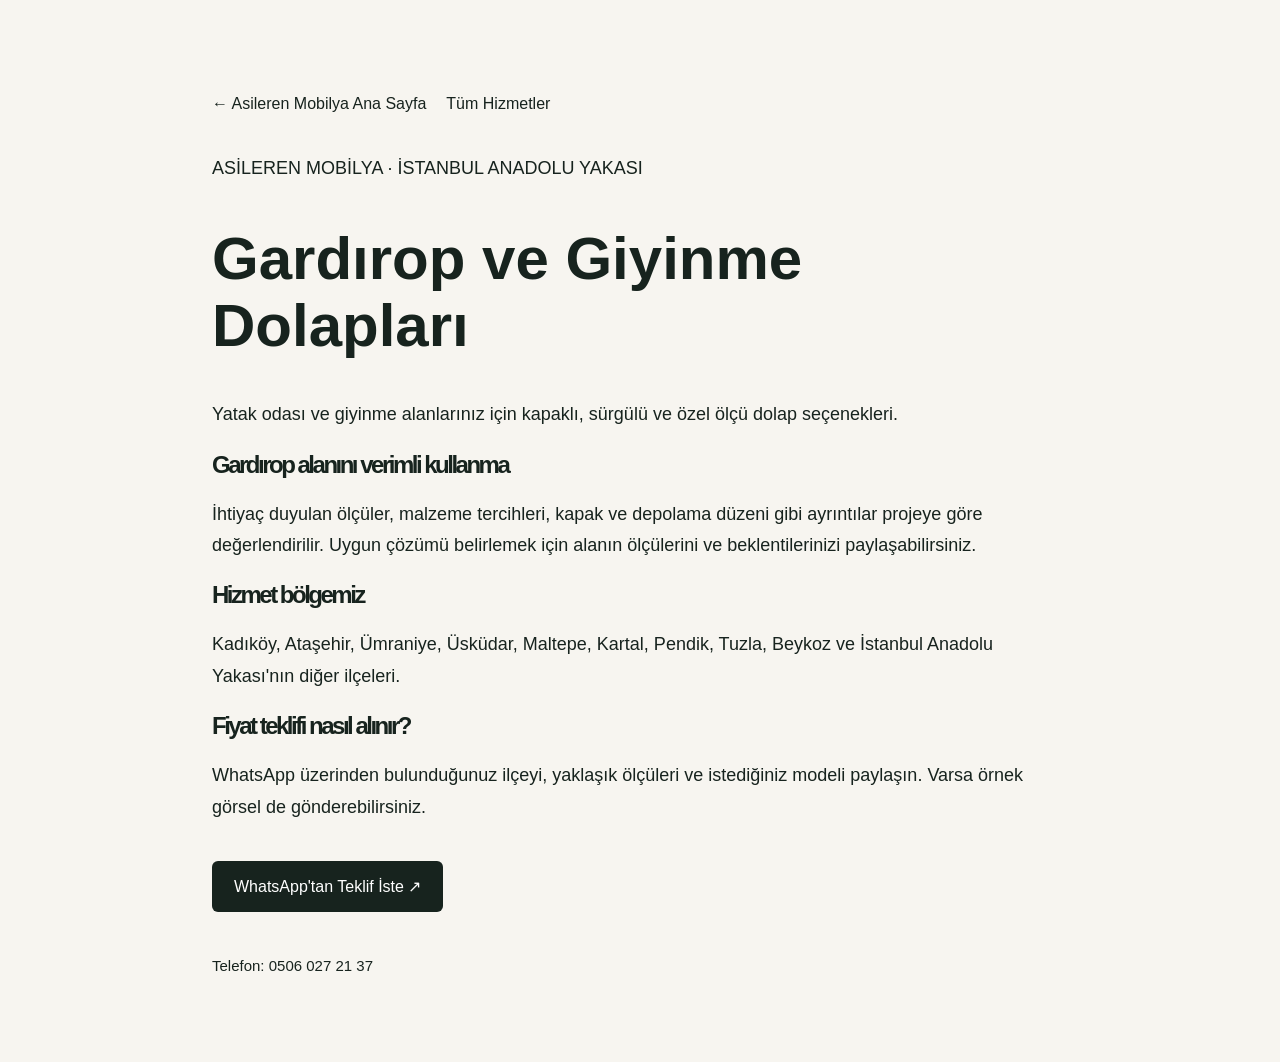
==== gardırop.html @ 6ab9ad3d "Add files via upload" ====
<!doctype html><html lang="tr"><head><meta charset="utf-8"><meta name="viewport" content="width=device-width,initial-scale=1"><title>Özel Ölçü Gardırop ve Giyinme Dolabı | İstanbul Anadolu Yakası | Asileren Mobilya</title><meta name="description" content="Yatak odası ve giyinme alanlarınız için kapaklı, sürgülü ve özel ölçü dolap seçenekleri. İstanbul Anadolu Yakası genelinde bilgi ve fiyat teklifi için Asileren Mobilya ile iletişime geçin."><link rel="canonical" href="https://asileren437-blip.github.io/mobilya-atolyesi/gardırop.html"><link rel="stylesheet" href="style.css"><style>.detail{max-width:900px;margin:95px auto 80px;padding:0 22px}.detail h1{font-size:clamp(34px,5vw,60px);line-height:1.12}.detail p{font-size:18px;line-height:1.75}.detail a.action{display:inline-block;background:#17231e;color:white;padding:16px 22px;border-radius:6px;text-decoration:none;margin:20px 0}.detail ul{line-height:2}.detail header{margin-bottom:40px}.detail nav a{color:#17231e;margin-right:20px}</style></head><body><main class="detail"><header><nav><a href="index.html">← Asileren Mobilya Ana Sayfa</a><a href="index.html#hizmetler">Tüm Hizmetler</a></nav></header><p>ASİLEREN MOBİLYA · İSTANBUL ANADOLU YAKASI</p><h1>Gardırop ve Giyinme Dolapları</h1><p>Yatak odası ve giyinme alanlarınız için kapaklı, sürgülü ve özel ölçü dolap seçenekleri.</p><h2>Gardırop alanını verimli kullanma</h2><p>İhtiyaç duyulan ölçüler, malzeme tercihleri, kapak ve depolama düzeni gibi ayrıntılar projeye göre değerlendirilir. Uygun çözümü belirlemek için alanın ölçülerini ve beklentilerinizi paylaşabilirsiniz.</p><h2>Hizmet bölgemiz</h2><p>Kadıköy, Ataşehir, Ümraniye, Üsküdar, Maltepe, Kartal, Pendik, Tuzla, Beykoz ve İstanbul Anadolu Yakası'nın diğer ilçeleri.</p><h2>Fiyat teklifi nasıl alınır?</h2><p>WhatsApp üzerinden bulunduğunuz ilçeyi, yaklaşık ölçüleri ve istediğiniz modeli paylaşın. Varsa örnek görsel de gönderebilirsiniz.</p><a class="action" href="https://wa.me/905060272137?text=gardırop%20i%C3%A7in%20fiyat%20teklifi%20almak%20istiyorum" rel="noopener">WhatsApp'tan Teklif İste ↗</a><p><small>Telefon: <a href="tel:+905060272137">0506 027 21 37</a></small></p></main></body></html>
---- style.css ----
*{box-sizing:border-box}html{scroll-behavior:smooth}body{margin:0;background:#f7f5f0;color:#17231e;font-family:"DM Sans",sans-serif}a{color:inherit;text-decoration:none}button,input,select,textarea{font:inherit}button{cursor:pointer}img{display:block;width:100%;height:100%;object-fit:cover}.wrap{width:min(1180px,calc(100% - 48px));margin:auto}.header{height:88px;position:relative;z-index:20;background:#f7f5f0}.nav{height:100%;display:flex;align-items:center;justify-content:space-between;gap:24px}.brand{display:flex;align-items:center;gap:12px}.brand-mark{font:800 37px Manrope,sans-serif;letter-spacing:-5px}.brand-dot{color:#b68c5a}.brand-words{display:flex;flex-direction:column;gap:3px}.brand-words b{font:800 13px Manrope;letter-spacing:1.2px}.brand-words small{font-size:8px;letter-spacing:1.8px;color:#79827c}.desktop-nav{display:flex;gap:30px;font-size:13px;font-weight:600}.desktop-nav a:hover,.under-link:hover{color:#a37a4d}.nav-cta{padding:14px 19px;background:#17231e;color:white;font-size:12px;font-weight:700}.nav-cta span,.btn span{margin-left:20px}.menu-toggle,.mobile-nav{display:none}.hero{height:min(760px,calc(100svh - 88px));min-height:560px;position:relative;color:white}.hero-bg{position:absolute;inset:0;background:url("https://images.unsplash.com/photo-1600607687920-4e2a09cf159d?auto=format&fit=crop&w=2000&q=90") center/cover}.hero-shade{position:absolute;inset:0;background:linear-gradient(90deg,rgba(10,21,16,.83),rgba(10,21,16,.30) 70%),linear-gradient(0deg,rgba(10,21,16,.4),transparent 35%)}.hero-inner{position:relative;padding-top:145px}.eyebrow{font-size:11px;font-weight:800;letter-spacing:2px;display:flex;align-items:center;gap:12px;color:#8e795f}.eyebrow.light{color:#e3d5c0}.line{width:27px;height:1px;background:currentColor}.hero h1,h2{font-family:Manrope,sans-serif;letter-spacing:-2.5px;font-weight:600}.hero h1{font-size:clamp(60px,8vw,112px);line-height:1.06;margin:24px 0}.hero h1 em,h2 em{font-style:normal;font-weight:400;color:#b9976c}.hero p{max-width:490px;color:#e6e7e1;line-height:1.8;font-size:16px}.hero-actions{display:flex;align-items:center;gap:32px;margin-top:34px}.btn{border:0;padding:18px 22px;font-size:12px;font-weight:800;display:inline-flex;justify-content:space-between;align-items:center;gap:18px}.btn-light{background:#f7f5f0;color:#17231e}.text-link{font-size:13px;border-bottom:1px solid #bdbeb5;padding-bottom:8px}.text-link span{margin-left:16px}.hero-bottom{position:absolute;bottom:30px;left:50%;transform:translateX(-50%);display:flex;justify-content:space-between;font-size:10px;letter-spacing:1.7px;color:#ddd}.intro{padding:120px 0}.intro-grid{display:grid;grid-template-columns:1.3fr 1fr;gap:90px;align-items:end}.intro h2,.section-heading h2,.about h2,.cta-section h2{font-size:clamp(39px,4.7vw,64px);line-height:1.17;margin:25px 0 0}.intro-grid p,.section-heading p,.about-copy p{color:#68726b;font-size:16px;line-height:1.9}.under-link{display:inline-block;font-size:13px;font-weight:800;border-bottom:1px solid;padding:0 0 10px;margin-top:16px}.under-link span{margin-left:30px}.section-pad{padding:110px 0}.services{background:#eae9e2}.section-heading{display:flex;justify-content:space-between;align-items:end;gap:45px;margin-bottom:45px}.section-heading p{max-width:310px}.service-grid{display:grid;grid-template-columns:repeat(3,1fr);gap:20px}.service-card{background:#f7f5f0;min-height:440px}.service-card img{height:275px}.service-card>div:not(.plain-content){padding:25px}.service-card span,.project-info span,.plain-content span{font-size:10px;letter-spacing:1.6px;color:#9d7c54;font-weight:800}.service-card h3{font:700 23px Manrope;margin:12px 0}.service-card p{font-size:13px;line-height:1.7;color:#6d756d;margin:0}.service-plain{background:#25352d;color:white}.plain-content{height:100%;padding:32px;display:flex;flex-direction:column}.plain-content h3{font-size:33px;line-height:1.3;margin-top:65px}.plain-content p{color:#d1d9d1}.circle-arrow{margin-top:auto;align-self:flex-end;border:1px solid #8b9c8d;width:50px;height:50px;display:grid;place-items:center;border-radius:50%;font-size:25px}.portfolio{background:#f7f5f0}.filters{display:flex;gap:9px;flex-wrap:wrap;margin-bottom:26px}.filter{border:1px solid #d6d9d1;background:transparent;color:#526056;padding:11px 20px;font-size:12px}.filter.active,.filter:hover{background:#17231e;color:white}.project-grid{display:grid;grid-template-columns:repeat(2,1fr);gap:24px}.project{position:relative;height:370px;overflow:hidden}.project img{transition:transform .5s}.project:hover img{transform:scale(1.05)}.project:after{content:"";position:absolute;inset:0;background:linear-gradient(0deg,rgba(0,0,0,.65),transparent 55%)}.project-info{position:absolute;z-index:1;bottom:28px;left:28px;color:white}.project-info span{color:#f0d0a6}.project-info h3{font:700 23px Manrope;margin:9px 0 0}.project.hidden{display:none}.portfolio-note{font-size:12px;color:#7b827a;margin-top:20px}.about{display:grid;grid-template-columns:1fr 1fr;background:#eae9e2}.about-image{min-height:650px}.about-copy{padding:clamp(45px,7vw,110px);display:flex;flex-direction:column;align-items:flex-start;justify-content:center}.about-points{display:flex;flex-direction:column;gap:16px;margin:16px 0 30px;font-size:14px;font-weight:700}.cta-section{padding:110px 0;background:#22342b;color:white}.cta-grid{display:grid;grid-template-columns:1fr 1fr;gap:110px}.cta-section h2{margin:28px 0}.cta-section p{color:#c5d1c7;line-height:1.8}.quote-form{background:#f7f5f0;padding:35px;color:#17231e;display:flex;flex-direction:column;gap:16px}.quote-form label{display:flex;flex-direction:column;gap:8px;font-size:12px;font-weight:800}.quote-form input,.quote-form select,.quote-form textarea{width:100%;padding:13px;border:1px solid #d9dcd4;border-radius:0;background:white;color:#17231e;outline-color:#9c7c53;font-size:13px}.btn-dark{background:#17231e;color:white;width:100%}.quote-form small{font-size:11px;line-height:1.6;color:#6b746c}footer{background:#13221a;color:#e6ebe4;padding:75px 0 25px}.footer-grid{display:grid;grid-template-columns:2fr 1fr 1fr;gap:40px}.footer-brand{font:800 23px Manrope;letter-spacing:1px}.footer-grid p{color:#9daaa0;line-height:1.8;font-size:13px}.footer-grid>div:not(:first-child){display:flex;flex-direction:column;gap:15px}.footer-grid h4{font-size:11px;letter-spacing:1.5px;color:#b69b76}.footer-grid a,.footer-grid span{font-size:13px}.footer-bottom{border-top:1px solid #34463b;margin-top:70px;padding-top:25px;display:flex;justify-content:space-between;color:#9daaa0;font-size:11px}.floating-wa{position:fixed;right:25px;bottom:25px;z-index:30;display:flex;align-items:center;gap:9px;background:#25d366;color:white;border-radius:50px;padding:12px 18px;font-size:13px;font-weight:800;box-shadow:0 8px 25px #0003}.floating-wa svg{width:24px;height:24px}@media(max-width:900px){.desktop-nav,.nav-cta{display:none}.menu-toggle{display:block;border:0;background:none;font-size:27px}.mobile-nav.open{display:flex;position:absolute;top:88px;left:0;right:0;background:#f7f5f0;flex-direction:column;padding:20px 24px;gap:20px;box-shadow:0 10px 20px #0001}.hero-inner{padding-top:110px}.service-grid{grid-template-columns:repeat(2,1fr)}.intro-grid,.cta-grid{gap:40px}.about-copy{padding:45px}}@media(max-width:620px){.wrap{width:calc(100% - 36px)}.header{height:74px}.mobile-nav.open{top:74px}.brand-words b{font-size:11px}.brand-words small{font-size:7px}.hero{min-height:600px;height:calc(100svh - 74px)}.hero-inner{padding-top:115px}.hero h1{font-size:57px;letter-spacing:-2px}.hero p{font-size:14px}.hero-actions{flex-direction:column;align-items:flex-start;gap:22px}.hero-bottom{font-size:8px}.intro{padding:75px 0}.intro-grid,.cta-grid,.about{grid-template-columns:1fr}.intro h2,.section-heading h2,.about h2,.cta-section h2{font-size:41px;letter-spacing:-1.5px}.section-pad{padding:75px 0}.section-heading{display:block}.section-heading p{max-width:100%}.service-grid,.project-grid{grid-template-columns:1fr}.service-card{min-height:unset}.service-card img{height:260px}.service-plain{min-height:340px}.plain-content h3{margin-top:35px}.project{height:290px}.about-image{min-height:350px}.about-copy{padding:65px 24px}.cta-section{padding:75px 0}.quote-form{padding:24px}.footer-grid{grid-template-columns:1fr 1fr}.footer-grid>div:first-child{grid-column:1/-1}.footer-bottom{gap:20px}.floating-wa{right:15px;bottom:15px}.floating-wa span{display:none}.floating-wa{padding:14px}}
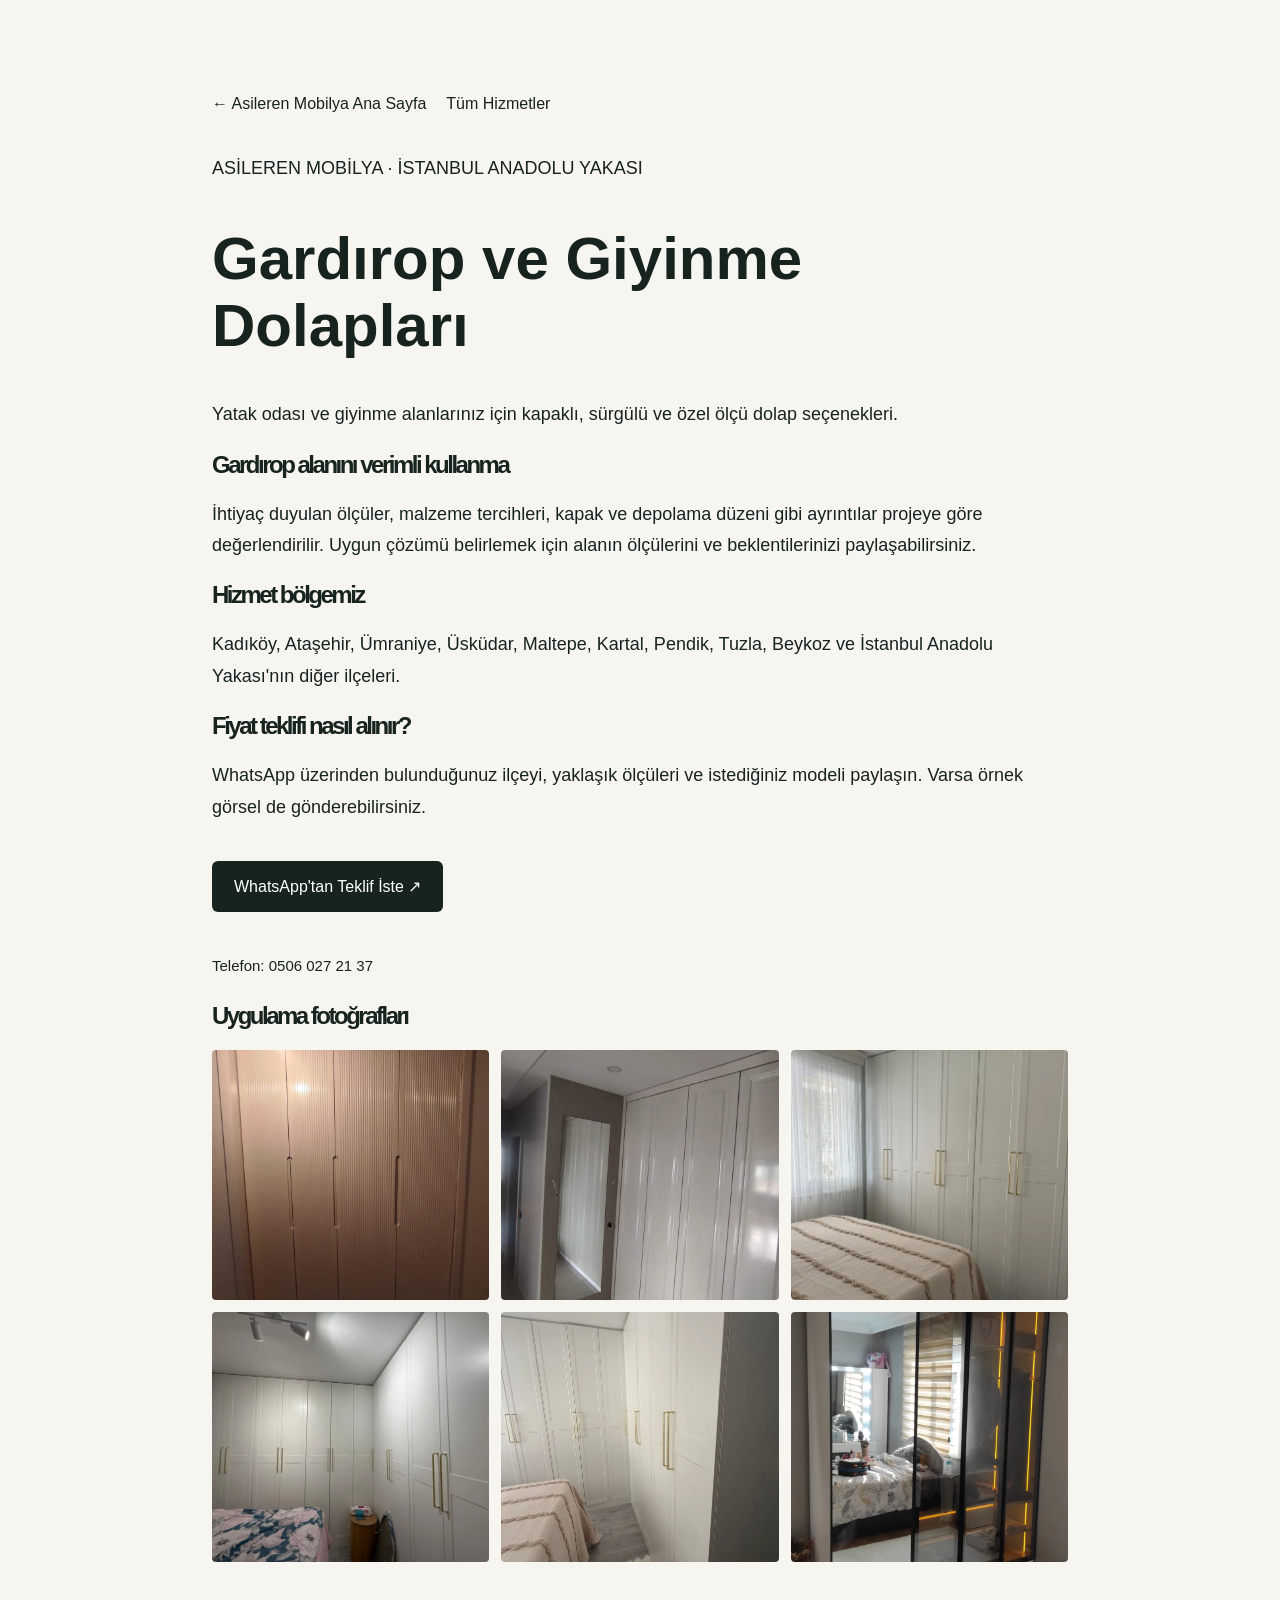
==== commit 052577d7: "Add files via upload" ====
--- a/gardırop.html
+++ b/gardırop.html
@@ -1 +1,2 @@
-<!doctype html><html lang="tr"><head><meta charset="utf-8"><meta name="viewport" content="width=device-width,initial-scale=1"><title>Özel Ölçü Gardırop ve Giyinme Dolabı | İstanbul Anadolu Yakası | Asileren Mobilya</title><meta name="description" content="Yatak odası ve giyinme alanlarınız için kapaklı, sürgülü ve özel ölçü dolap seçenekleri. İstanbul Anadolu Yakası genelinde bilgi ve fiyat teklifi için Asileren Mobilya ile iletişime geçin."><link rel="canonical" href="https://asileren437-blip.github.io/mobilya-atolyesi/gardırop.html"><link rel="stylesheet" href="style.css"><style>.detail{max-width:900px;margin:95px auto 80px;padding:0 22px}.detail h1{font-size:clamp(34px,5vw,60px);line-height:1.12}.detail p{font-size:18px;line-height:1.75}.detail a.action{display:inline-block;background:#17231e;color:white;padding:16px 22px;border-radius:6px;text-decoration:none;margin:20px 0}.detail ul{line-height:2}.detail header{margin-bottom:40px}.detail nav a{color:#17231e;margin-right:20px}</style></head><body><main class="detail"><header><nav><a href="index.html">← Asileren Mobilya Ana Sayfa</a><a href="index.html#hizmetler">Tüm Hizmetler</a></nav></header><p>ASİLEREN MOBİLYA · İSTANBUL ANADOLU YAKASI</p><h1>Gardırop ve Giyinme Dolapları</h1><p>Yatak odası ve giyinme alanlarınız için kapaklı, sürgülü ve özel ölçü dolap seçenekleri.</p><h2>Gardırop alanını verimli kullanma</h2><p>İhtiyaç duyulan ölçüler, malzeme tercihleri, kapak ve depolama düzeni gibi ayrıntılar projeye göre değerlendirilir. Uygun çözümü belirlemek için alanın ölçülerini ve beklentilerinizi paylaşabilirsiniz.</p><h2>Hizmet bölgemiz</h2><p>Kadıköy, Ataşehir, Ümraniye, Üsküdar, Maltepe, Kartal, Pendik, Tuzla, Beykoz ve İstanbul Anadolu Yakası'nın diğer ilçeleri.</p><h2>Fiyat teklifi nasıl alınır?</h2><p>WhatsApp üzerinden bulunduğunuz ilçeyi, yaklaşık ölçüleri ve istediğiniz modeli paylaşın. Varsa örnek görsel de gönderebilirsiniz.</p><a class="action" href="https://wa.me/905060272137?text=gardırop%20i%C3%A7in%20fiyat%20teklifi%20almak%20istiyorum" rel="noopener">WhatsApp'tan Teklif İste ↗</a><p><small>Telefon: <a href="tel:+905060272137">0506 027 21 37</a></small></p></main></body></html>+<!DOCTYPE html>
+<html lang="tr"><head><meta charset="utf-8"/><meta content="width=device-width,initial-scale=1" name="viewport"/><title>Özel Ölçü Gardırop ve Giyinme Dolabı | İstanbul Anadolu Yakası | Asileren Mobilya</title><meta content="Yatak odası ve giyinme alanlarınız için kapaklı, sürgülü ve özel ölçü dolap seçenekleri. İstanbul Anadolu Yakası genelinde bilgi ve fiyat teklifi için Asileren Mobilya ile iletişime geçin." name="description"/><link href="https://asileren437-blip.github.io/mobilya-atolyesi/gardırop.html" rel="canonical"/><link href="style.css" rel="stylesheet"/><style>.detail{max-width:900px;margin:95px auto 80px;padding:0 22px}.detail h1{font-size:clamp(34px,5vw,60px);line-height:1.12}.detail p{font-size:18px;line-height:1.75}.detail a.action{display:inline-block;background:#17231e;color:white;padding:16px 22px;border-radius:6px;text-decoration:none;margin:20px 0}.detail ul{line-height:2}.detail header{margin-bottom:40px}.detail nav a{color:#17231e;margin-right:20px}</style><style>.detail-photo-grid{display:grid;grid-template-columns:repeat(3,1fr);gap:12px}.detail-photo-grid img{width:100%;height:250px;object-fit:cover;border-radius:4px}@media(max-width:650px){.detail-photo-grid{grid-template-columns:repeat(2,1fr)}.detail-photo-grid img{height:190px}}</style></head><body><main class="detail"><header><nav><a href="index.html">← Asileren Mobilya Ana Sayfa</a><a href="index.html#hizmetler">Tüm Hizmetler</a></nav></header><p>ASİLEREN MOBİLYA · İSTANBUL ANADOLU YAKASI</p><h1>Gardırop ve Giyinme Dolapları</h1><p>Yatak odası ve giyinme alanlarınız için kapaklı, sürgülü ve özel ölçü dolap seçenekleri.</p><h2>Gardırop alanını verimli kullanma</h2><p>İhtiyaç duyulan ölçüler, malzeme tercihleri, kapak ve depolama düzeni gibi ayrıntılar projeye göre değerlendirilir. Uygun çözümü belirlemek için alanın ölçülerini ve beklentilerinizi paylaşabilirsiniz.</p><h2>Hizmet bölgemiz</h2><p>Kadıköy, Ataşehir, Ümraniye, Üsküdar, Maltepe, Kartal, Pendik, Tuzla, Beykoz ve İstanbul Anadolu Yakası'nın diğer ilçeleri.</p><h2>Fiyat teklifi nasıl alınır?</h2><p>WhatsApp üzerinden bulunduğunuz ilçeyi, yaklaşık ölçüleri ve istediğiniz modeli paylaşın. Varsa örnek görsel de gönderebilirsiniz.</p><a class="action" href="https://wa.me/905060272137?text=gardırop%20i%C3%A7in%20fiyat%20teklifi%20almak%20istiyorum" rel="noopener">WhatsApp'tan Teklif İste ↗</a><p><small>Telefon: <a href="tel:+905060272137">0506 027 21 37</a></small></p><section class="detail-photos"><h2>Uygulama fotoğrafları</h2><div class="detail-photo-grid"><img alt="Asileren Mobilya - Özel ölçü kapaklı gardırop" loading="lazy" src="assets/proje-02.webp"/><img alt="Asileren Mobilya - Beyaz gömme gardırop" loading="lazy" src="assets/proje-03.webp"/><img alt="Asileren Mobilya - Yatak odası gömme dolabı" loading="lazy" src="assets/proje-10.webp"/><img alt="Asileren Mobilya - Özel ölçü yatak odası gardırobu" loading="lazy" src="assets/proje-11.webp"/><img alt="Asileren Mobilya - Beyaz yatak odası dolapları" loading="lazy" src="assets/proje-12.webp"/><img alt="Asileren Mobilya - Cam kapaklı sürgülü dolap" loading="lazy" src="assets/proje-13.webp"/></div></section></main></body></html>
--- a/style.css
+++ b/style.css
@@ -1 +1,3 @@
-*{box-sizing:border-box}html{scroll-behavior:smooth}body{margin:0;background:#f7f5f0;color:#17231e;font-family:"DM Sans",sans-serif}a{color:inherit;text-decoration:none}button,input,select,textarea{font:inherit}button{cursor:pointer}img{display:block;width:100%;height:100%;object-fit:cover}.wrap{width:min(1180px,calc(100% - 48px));margin:auto}.header{height:88px;position:relative;z-index:20;background:#f7f5f0}.nav{height:100%;display:flex;align-items:center;justify-content:space-between;gap:24px}.brand{display:flex;align-items:center;gap:12px}.brand-mark{font:800 37px Manrope,sans-serif;letter-spacing:-5px}.brand-dot{color:#b68c5a}.brand-words{display:flex;flex-direction:column;gap:3px}.brand-words b{font:800 13px Manrope;letter-spacing:1.2px}.brand-words small{font-size:8px;letter-spacing:1.8px;color:#79827c}.desktop-nav{display:flex;gap:30px;font-size:13px;font-weight:600}.desktop-nav a:hover,.under-link:hover{color:#a37a4d}.nav-cta{padding:14px 19px;background:#17231e;color:white;font-size:12px;font-weight:700}.nav-cta span,.btn span{margin-left:20px}.menu-toggle,.mobile-nav{display:none}.hero{height:min(760px,calc(100svh - 88px));min-height:560px;position:relative;color:white}.hero-bg{position:absolute;inset:0;background:url("https://images.unsplash.com/photo-1600607687920-4e2a09cf159d?auto=format&fit=crop&w=2000&q=90") center/cover}.hero-shade{position:absolute;inset:0;background:linear-gradient(90deg,rgba(10,21,16,.83),rgba(10,21,16,.30) 70%),linear-gradient(0deg,rgba(10,21,16,.4),transparent 35%)}.hero-inner{position:relative;padding-top:145px}.eyebrow{font-size:11px;font-weight:800;letter-spacing:2px;display:flex;align-items:center;gap:12px;color:#8e795f}.eyebrow.light{color:#e3d5c0}.line{width:27px;height:1px;background:currentColor}.hero h1,h2{font-family:Manrope,sans-serif;letter-spacing:-2.5px;font-weight:600}.hero h1{font-size:clamp(60px,8vw,112px);line-height:1.06;margin:24px 0}.hero h1 em,h2 em{font-style:normal;font-weight:400;color:#b9976c}.hero p{max-width:490px;color:#e6e7e1;line-height:1.8;font-size:16px}.hero-actions{display:flex;align-items:center;gap:32px;margin-top:34px}.btn{border:0;padding:18px 22px;font-size:12px;font-weight:800;display:inline-flex;justify-content:space-between;align-items:center;gap:18px}.btn-light{background:#f7f5f0;color:#17231e}.text-link{font-size:13px;border-bottom:1px solid #bdbeb5;padding-bottom:8px}.text-link span{margin-left:16px}.hero-bottom{position:absolute;bottom:30px;left:50%;transform:translateX(-50%);display:flex;justify-content:space-between;font-size:10px;letter-spacing:1.7px;color:#ddd}.intro{padding:120px 0}.intro-grid{display:grid;grid-template-columns:1.3fr 1fr;gap:90px;align-items:end}.intro h2,.section-heading h2,.about h2,.cta-section h2{font-size:clamp(39px,4.7vw,64px);line-height:1.17;margin:25px 0 0}.intro-grid p,.section-heading p,.about-copy p{color:#68726b;font-size:16px;line-height:1.9}.under-link{display:inline-block;font-size:13px;font-weight:800;border-bottom:1px solid;padding:0 0 10px;margin-top:16px}.under-link span{margin-left:30px}.section-pad{padding:110px 0}.services{background:#eae9e2}.section-heading{display:flex;justify-content:space-between;align-items:end;gap:45px;margin-bottom:45px}.section-heading p{max-width:310px}.service-grid{display:grid;grid-template-columns:repeat(3,1fr);gap:20px}.service-card{background:#f7f5f0;min-height:440px}.service-card img{height:275px}.service-card>div:not(.plain-content){padding:25px}.service-card span,.project-info span,.plain-content span{font-size:10px;letter-spacing:1.6px;color:#9d7c54;font-weight:800}.service-card h3{font:700 23px Manrope;margin:12px 0}.service-card p{font-size:13px;line-height:1.7;color:#6d756d;margin:0}.service-plain{background:#25352d;color:white}.plain-content{height:100%;padding:32px;display:flex;flex-direction:column}.plain-content h3{font-size:33px;line-height:1.3;margin-top:65px}.plain-content p{color:#d1d9d1}.circle-arrow{margin-top:auto;align-self:flex-end;border:1px solid #8b9c8d;width:50px;height:50px;display:grid;place-items:center;border-radius:50%;font-size:25px}.portfolio{background:#f7f5f0}.filters{display:flex;gap:9px;flex-wrap:wrap;margin-bottom:26px}.filter{border:1px solid #d6d9d1;background:transparent;color:#526056;padding:11px 20px;font-size:12px}.filter.active,.filter:hover{background:#17231e;color:white}.project-grid{display:grid;grid-template-columns:repeat(2,1fr);gap:24px}.project{position:relative;height:370px;overflow:hidden}.project img{transition:transform .5s}.project:hover img{transform:scale(1.05)}.project:after{content:"";position:absolute;inset:0;background:linear-gradient(0deg,rgba(0,0,0,.65),transparent 55%)}.project-info{position:absolute;z-index:1;bottom:28px;left:28px;color:white}.project-info span{color:#f0d0a6}.project-info h3{font:700 23px Manrope;margin:9px 0 0}.project.hidden{display:none}.portfolio-note{font-size:12px;color:#7b827a;margin-top:20px}.about{display:grid;grid-template-columns:1fr 1fr;background:#eae9e2}.about-image{min-height:650px}.about-copy{padding:clamp(45px,7vw,110px);display:flex;flex-direction:column;align-items:flex-start;justify-content:center}.about-points{display:flex;flex-direction:column;gap:16px;margin:16px 0 30px;font-size:14px;font-weight:700}.cta-section{padding:110px 0;background:#22342b;color:white}.cta-grid{display:grid;grid-template-columns:1fr 1fr;gap:110px}.cta-section h2{margin:28px 0}.cta-section p{color:#c5d1c7;line-height:1.8}.quote-form{background:#f7f5f0;padding:35px;color:#17231e;display:flex;flex-direction:column;gap:16px}.quote-form label{display:flex;flex-direction:column;gap:8px;font-size:12px;font-weight:800}.quote-form input,.quote-form select,.quote-form textarea{width:100%;padding:13px;border:1px solid #d9dcd4;border-radius:0;background:white;color:#17231e;outline-color:#9c7c53;font-size:13px}.btn-dark{background:#17231e;color:white;width:100%}.quote-form small{font-size:11px;line-height:1.6;color:#6b746c}footer{background:#13221a;color:#e6ebe4;padding:75px 0 25px}.footer-grid{display:grid;grid-template-columns:2fr 1fr 1fr;gap:40px}.footer-brand{font:800 23px Manrope;letter-spacing:1px}.footer-grid p{color:#9daaa0;line-height:1.8;font-size:13px}.footer-grid>div:not(:first-child){display:flex;flex-direction:column;gap:15px}.footer-grid h4{font-size:11px;letter-spacing:1.5px;color:#b69b76}.footer-grid a,.footer-grid span{font-size:13px}.footer-bottom{border-top:1px solid #34463b;margin-top:70px;padding-top:25px;display:flex;justify-content:space-between;color:#9daaa0;font-size:11px}.floating-wa{position:fixed;right:25px;bottom:25px;z-index:30;display:flex;align-items:center;gap:9px;background:#25d366;color:white;border-radius:50px;padding:12px 18px;font-size:13px;font-weight:800;box-shadow:0 8px 25px #0003}.floating-wa svg{width:24px;height:24px}@media(max-width:900px){.desktop-nav,.nav-cta{display:none}.menu-toggle{display:block;border:0;background:none;font-size:27px}.mobile-nav.open{display:flex;position:absolute;top:88px;left:0;right:0;background:#f7f5f0;flex-direction:column;padding:20px 24px;gap:20px;box-shadow:0 10px 20px #0001}.hero-inner{padding-top:110px}.service-grid{grid-template-columns:repeat(2,1fr)}.intro-grid,.cta-grid{gap:40px}.about-copy{padding:45px}}@media(max-width:620px){.wrap{width:calc(100% - 36px)}.header{height:74px}.mobile-nav.open{top:74px}.brand-words b{font-size:11px}.brand-words small{font-size:7px}.hero{min-height:600px;height:calc(100svh - 74px)}.hero-inner{padding-top:115px}.hero h1{font-size:57px;letter-spacing:-2px}.hero p{font-size:14px}.hero-actions{flex-direction:column;align-items:flex-start;gap:22px}.hero-bottom{font-size:8px}.intro{padding:75px 0}.intro-grid,.cta-grid,.about{grid-template-columns:1fr}.intro h2,.section-heading h2,.about h2,.cta-section h2{font-size:41px;letter-spacing:-1.5px}.section-pad{padding:75px 0}.section-heading{display:block}.section-heading p{max-width:100%}.service-grid,.project-grid{grid-template-columns:1fr}.service-card{min-height:unset}.service-card img{height:260px}.service-plain{min-height:340px}.plain-content h3{margin-top:35px}.project{height:290px}.about-image{min-height:350px}.about-copy{padding:65px 24px}.cta-section{padding:75px 0}.quote-form{padding:24px}.footer-grid{grid-template-columns:1fr 1fr}.footer-grid>div:first-child{grid-column:1/-1}.footer-bottom{gap:20px}.floating-wa{right:15px;bottom:15px}.floating-wa span{display:none}.floating-wa{padding:14px}}+*{box-sizing:border-box}html{scroll-behavior:smooth}body{margin:0;background:#f7f5f0;color:#17231e;font-family:"DM Sans",sans-serif}a{color:inherit;text-decoration:none}button,input,select,textarea{font:inherit}button{cursor:pointer}img{display:block;width:100%;height:100%;object-fit:cover}.wrap{width:min(1180px,calc(100% - 48px));margin:auto}.header{height:88px;position:relative;z-index:20;background:#f7f5f0}.nav{height:100%;display:flex;align-items:center;justify-content:space-between;gap:24px}.brand{display:flex;align-items:center;gap:12px}.brand-mark{font:800 37px Manrope,sans-serif;letter-spacing:-5px}.brand-dot{color:#b68c5a}.brand-words{display:flex;flex-direction:column;gap:3px}.brand-words b{font:800 13px Manrope;letter-spacing:1.2px}.brand-words small{font-size:8px;letter-spacing:1.8px;color:#79827c}.desktop-nav{display:flex;gap:30px;font-size:13px;font-weight:600}.desktop-nav a:hover,.under-link:hover{color:#a37a4d}.nav-cta{padding:14px 19px;background:#17231e;color:white;font-size:12px;font-weight:700}.nav-cta span,.btn span{margin-left:20px}.menu-toggle,.mobile-nav{display:none}.hero{height:min(760px,calc(100svh - 88px));min-height:560px;position:relative;color:white}.hero-bg{position:absolute;inset:0;background:url("https://images.unsplash.com/photo-1600607687920-4e2a09cf159d?auto=format&fit=crop&w=2000&q=90") center/cover}.hero-shade{position:absolute;inset:0;background:linear-gradient(90deg,rgba(10,21,16,.83),rgba(10,21,16,.30) 70%),linear-gradient(0deg,rgba(10,21,16,.4),transparent 35%)}.hero-inner{position:relative;padding-top:145px}.eyebrow{font-size:11px;font-weight:800;letter-spacing:2px;display:flex;align-items:center;gap:12px;color:#8e795f}.eyebrow.light{color:#e3d5c0}.line{width:27px;height:1px;background:currentColor}.hero h1,h2{font-family:Manrope,sans-serif;letter-spacing:-2.5px;font-weight:600}.hero h1{font-size:clamp(60px,8vw,112px);line-height:1.06;margin:24px 0}.hero h1 em,h2 em{font-style:normal;font-weight:400;color:#b9976c}.hero p{max-width:490px;color:#e6e7e1;line-height:1.8;font-size:16px}.hero-actions{display:flex;align-items:center;gap:32px;margin-top:34px}.btn{border:0;padding:18px 22px;font-size:12px;font-weight:800;display:inline-flex;justify-content:space-between;align-items:center;gap:18px}.btn-light{background:#f7f5f0;color:#17231e}.text-link{font-size:13px;border-bottom:1px solid #bdbeb5;padding-bottom:8px}.text-link span{margin-left:16px}.hero-bottom{position:absolute;bottom:30px;left:50%;transform:translateX(-50%);display:flex;justify-content:space-between;font-size:10px;letter-spacing:1.7px;color:#ddd}.intro{padding:120px 0}.intro-grid{display:grid;grid-template-columns:1.3fr 1fr;gap:90px;align-items:end}.intro h2,.section-heading h2,.about h2,.cta-section h2{font-size:clamp(39px,4.7vw,64px);line-height:1.17;margin:25px 0 0}.intro-grid p,.section-heading p,.about-copy p{color:#68726b;font-size:16px;line-height:1.9}.under-link{display:inline-block;font-size:13px;font-weight:800;border-bottom:1px solid;padding:0 0 10px;margin-top:16px}.under-link span{margin-left:30px}.section-pad{padding:110px 0}.services{background:#eae9e2}.section-heading{display:flex;justify-content:space-between;align-items:end;gap:45px;margin-bottom:45px}.section-heading p{max-width:310px}.service-grid{display:grid;grid-template-columns:repeat(3,1fr);gap:20px}.service-card{background:#f7f5f0;min-height:440px}.service-card img{height:275px}.service-card>div:not(.plain-content){padding:25px}.service-card span,.project-info span,.plain-content span{font-size:10px;letter-spacing:1.6px;color:#9d7c54;font-weight:800}.service-card h3{font:700 23px Manrope;margin:12px 0}.service-card p{font-size:13px;line-height:1.7;color:#6d756d;margin:0}.service-plain{background:#25352d;color:white}.plain-content{height:100%;padding:32px;display:flex;flex-direction:column}.plain-content h3{font-size:33px;line-height:1.3;margin-top:65px}.plain-content p{color:#d1d9d1}.circle-arrow{margin-top:auto;align-self:flex-end;border:1px solid #8b9c8d;width:50px;height:50px;display:grid;place-items:center;border-radius:50%;font-size:25px}.portfolio{background:#f7f5f0}.filters{display:flex;gap:9px;flex-wrap:wrap;margin-bottom:26px}.filter{border:1px solid #d6d9d1;background:transparent;color:#526056;padding:11px 20px;font-size:12px}.filter.active,.filter:hover{background:#17231e;color:white}.project-grid{display:grid;grid-template-columns:repeat(2,1fr);gap:24px}.project{position:relative;height:370px;overflow:hidden}.project img{transition:transform .5s}.project:hover img{transform:scale(1.05)}.project:after{content:"";position:absolute;inset:0;background:linear-gradient(0deg,rgba(0,0,0,.65),transparent 55%)}.project-info{position:absolute;z-index:1;bottom:28px;left:28px;color:white}.project-info span{color:#f0d0a6}.project-info h3{font:700 23px Manrope;margin:9px 0 0}.project.hidden{display:none}.portfolio-note{font-size:12px;color:#7b827a;margin-top:20px}.about{display:grid;grid-template-columns:1fr 1fr;background:#eae9e2}.about-image{min-height:650px}.about-copy{padding:clamp(45px,7vw,110px);display:flex;flex-direction:column;align-items:flex-start;justify-content:center}.about-points{display:flex;flex-direction:column;gap:16px;margin:16px 0 30px;font-size:14px;font-weight:700}.cta-section{padding:110px 0;background:#22342b;color:white}.cta-grid{display:grid;grid-template-columns:1fr 1fr;gap:110px}.cta-section h2{margin:28px 0}.cta-section p{color:#c5d1c7;line-height:1.8}.quote-form{background:#f7f5f0;padding:35px;color:#17231e;display:flex;flex-direction:column;gap:16px}.quote-form label{display:flex;flex-direction:column;gap:8px;font-size:12px;font-weight:800}.quote-form input,.quote-form select,.quote-form textarea{width:100%;padding:13px;border:1px solid #d9dcd4;border-radius:0;background:white;color:#17231e;outline-color:#9c7c53;font-size:13px}.btn-dark{background:#17231e;color:white;width:100%}.quote-form small{font-size:11px;line-height:1.6;color:#6b746c}footer{background:#13221a;color:#e6ebe4;padding:75px 0 25px}.footer-grid{display:grid;grid-template-columns:2fr 1fr 1fr;gap:40px}.footer-brand{font:800 23px Manrope;letter-spacing:1px}.footer-grid p{color:#9daaa0;line-height:1.8;font-size:13px}.footer-grid>div:not(:first-child){display:flex;flex-direction:column;gap:15px}.footer-grid h4{font-size:11px;letter-spacing:1.5px;color:#b69b76}.footer-grid a,.footer-grid span{font-size:13px}.footer-bottom{border-top:1px solid #34463b;margin-top:70px;padding-top:25px;display:flex;justify-content:space-between;color:#9daaa0;font-size:11px}.floating-wa{position:fixed;right:25px;bottom:25px;z-index:30;display:flex;align-items:center;gap:9px;background:#25d366;color:white;border-radius:50px;padding:12px 18px;font-size:13px;font-weight:800;box-shadow:0 8px 25px #0003}.floating-wa svg{width:24px;height:24px}@media(max-width:900px){.desktop-nav,.nav-cta{display:none}.menu-toggle{display:block;border:0;background:none;font-size:27px}.mobile-nav.open{display:flex;position:absolute;top:88px;left:0;right:0;background:#f7f5f0;flex-direction:column;padding:20px 24px;gap:20px;box-shadow:0 10px 20px #0001}.hero-inner{padding-top:110px}.service-grid{grid-template-columns:repeat(2,1fr)}.intro-grid,.cta-grid{gap:40px}.about-copy{padding:45px}}@media(max-width:620px){.wrap{width:calc(100% - 36px)}.header{height:74px}.mobile-nav.open{top:74px}.brand-words b{font-size:11px}.brand-words small{font-size:7px}.hero{min-height:600px;height:calc(100svh - 74px)}.hero-inner{padding-top:115px}.hero h1{font-size:57px;letter-spacing:-2px}.hero p{font-size:14px}.hero-actions{flex-direction:column;align-items:flex-start;gap:22px}.hero-bottom{font-size:8px}.intro{padding:75px 0}.intro-grid,.cta-grid,.about{grid-template-columns:1fr}.intro h2,.section-heading h2,.about h2,.cta-section h2{font-size:41px;letter-spacing:-1.5px}.section-pad{padding:75px 0}.section-heading{display:block}.section-heading p{max-width:100%}.service-grid,.project-grid{grid-template-columns:1fr}.service-card{min-height:unset}.service-card img{height:260px}.service-plain{min-height:340px}.plain-content h3{margin-top:35px}.project{height:290px}.about-image{min-height:350px}.about-copy{padding:65px 24px}.cta-section{padding:75px 0}.quote-form{padding:24px}.footer-grid{grid-template-columns:1fr 1fr}.footer-grid>div:first-child{grid-column:1/-1}.footer-bottom{gap:20px}.floating-wa{right:15px;bottom:15px}.floating-wa span{display:none}.floating-wa{padding:14px}}
+/* Gerçek projeler */
+.hero-bg{background-image:url("assets/proje-15.webp");background-position:center 52%}.project-grid{grid-template-columns:repeat(3,minmax(0,1fr));gap:18px}.project{height:335px}.project img{object-fit:cover}.project-info h3{font-size:17px}.video-grid{display:grid;grid-template-columns:repeat(3,minmax(0,1fr));gap:20px}.video-grid video{width:100%;aspect-ratio:9/16;max-height:420px;object-fit:cover;background:#17231e;border-radius:3px}.video-grid h3{font-size:16px}.video-section{background:#eae9e2}.project img{cursor:zoom-in}.photo-modal{border:0;background:#111;padding:15px;max-width:94vw;max-height:94vh}.photo-modal::backdrop{background:#000c}.photo-modal img{max-width:90vw;max-height:83vh;width:auto;height:auto;object-fit:contain}.photo-modal button{position:absolute;right:6px;top:6px;border:0;background:#fff;padding:7px 12px;font-size:22px}@media(max-width:900px){.project-grid{grid-template-columns:repeat(2,1fr)}}@media(max-width:620px){.project-grid,.video-grid{grid-template-columns:1fr}.project{height:340px}.hero-bg{background-position:55% center}.video-grid video{max-height:480px}}
